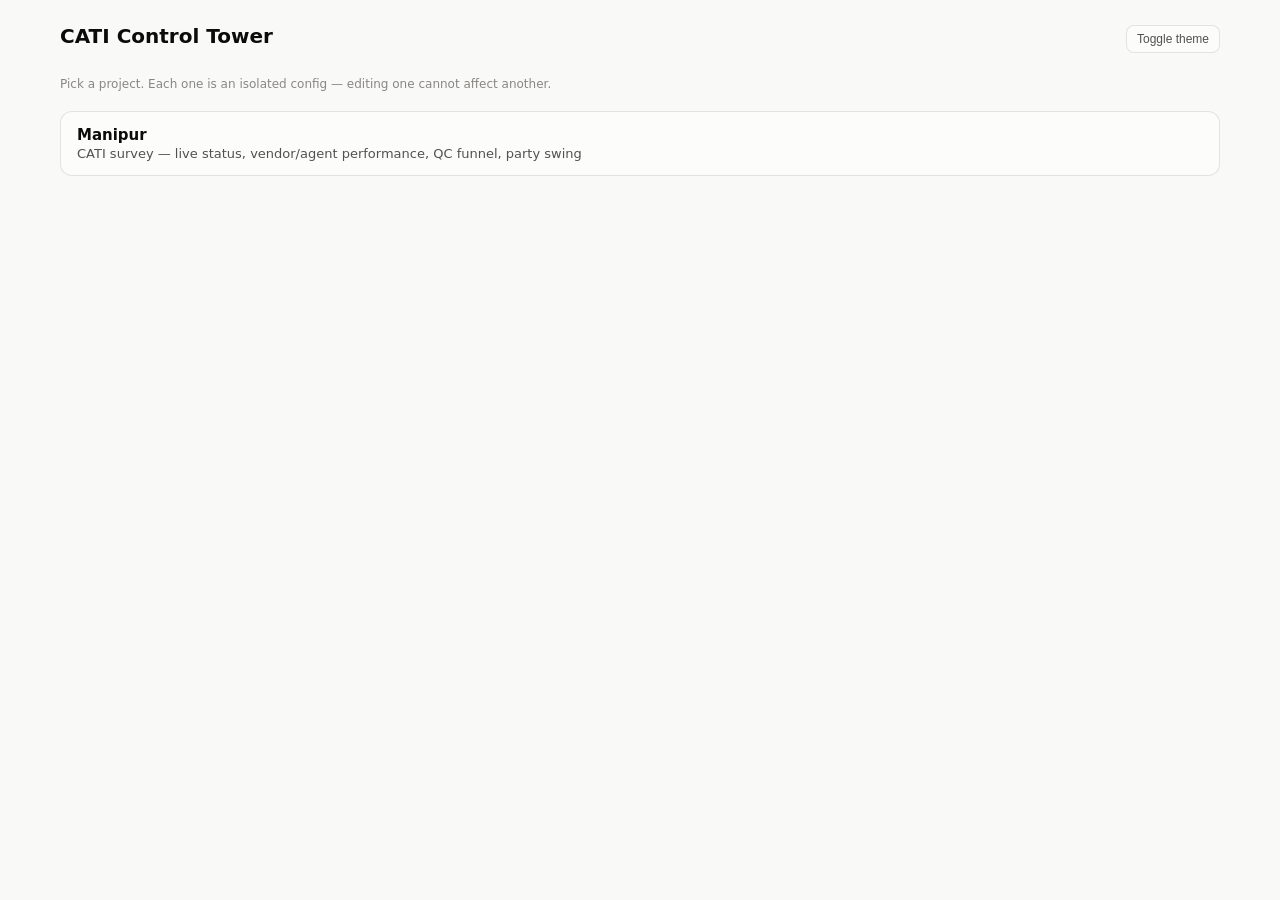
==== index.html @ 9df16713 "CATI dashboard: banner-table dashboard with filters + crosstabs Static GitHub Pages dashboard. Share" ====
<!doctype html>
<html lang="en">
<head>
<meta charset="utf-8">
<meta name="viewport" content="width=device-width, initial-scale=1">
<title>CATI Control Tower — Dashboards</title>
<link rel="stylesheet" href="assets/style.css">
<script src="assets/theme.js"></script>
</head>
<body>
<div class="wrap">
  <div class="topbar">
    <h1>CATI Control Tower</h1>
    <button class="theme-toggle" id="theme-toggle">Toggle theme</button>
  </div>
  <p class="footer-note" style="margin-bottom:20px">Pick a project. Each one is an isolated config — editing one cannot affect another.</p>
  <div class="project-list">
    <a href="projects/manipur/">
      <div class="name">Manipur</div>
      <div class="desc">CATI survey — live status, vendor/agent performance, QC funnel, party swing</div>
    </a>
    <!-- Add new projects here, e.g.:
    <a href="projects/goa/">
      <div class="name">Goa</div>
      <div class="desc">…</div>
    </a>
    -->
  </div>
</div>
</body>
</html>
---- assets/style.css ----
:root {
  --surface-1:      #fcfcfb;
  --page-plane:     #f9f9f7;
  --text-primary:   #0b0b0b;
  --text-secondary: #52514e;
  --text-muted:     #898781;
  --gridline:       #e1e0d9;
  --baseline:       #c3c2b7;
  --border:         rgba(11,11,11,0.10);

  --series-1: #2a78d6; /* blue */
  --series-2: #1baf7a; /* aqua */
  --series-3: #eda100; /* yellow */
  --series-4: #008300; /* green */
  --series-5: #4a3aa7; /* violet */
  --series-6: #e34948; /* red */
  --series-7: #e87ba4; /* magenta */
  --series-8: #eb6834; /* orange */

  --status-good:     #0ca30c;
  --status-warning:  #fab219;
  --status-serious:  #ec835a;
  --status-critical: #d03b3b;

  --card-radius: 12px;
}

[data-theme="dark"] {
  --surface-1:      #1a1a19;
  --page-plane:     #0d0d0d;
  --text-primary:   #ffffff;
  --text-secondary: #c3c2b7;
  --text-muted:     #898781;
  --gridline:       #2c2c2a;
  --baseline:       #383835;
  --border:         rgba(255,255,255,0.10);

  --series-1: #3987e5;
  --series-2: #199e70;
  --series-3: #c98500;
  --series-4: #008300;
  --series-5: #9085e9;
  --series-6: #e66767;
  --series-7: #d55181;
  --series-8: #d95926;

  --status-good:     #0ca30c;
  --status-warning:  #fab219;
  --status-serious:  #ec835a;
  --status-critical: #d03b3b;
}

@media (prefers-color-scheme: dark) {
  :root:not([data-theme="light"]) {
    --surface-1:      #1a1a19;
    --page-plane:     #0d0d0d;
    --text-primary:   #ffffff;
    --text-secondary: #c3c2b7;
    --text-muted:     #898781;
    --gridline:       #2c2c2a;
    --baseline:       #383835;
    --border:         rgba(255,255,255,0.10);

    --series-1: #3987e5;
    --series-2: #199e70;
    --series-3: #c98500;
    --series-4: #008300;
    --series-5: #9085e9;
    --series-6: #e66767;
    --series-7: #d55181;
    --series-8: #d95926;
  }
}

* { box-sizing: border-box; }

body {
  margin: 0;
  font-family: system-ui, -apple-system, "Segoe UI", sans-serif;
  background: var(--page-plane);
  color: var(--text-primary);
}

.wrap {
  max-width: 1200px;
  margin: 0 auto;
  padding: 24px 20px 64px;
}

.topbar {
  display: flex;
  align-items: baseline;
  justify-content: space-between;
  margin-bottom: 20px;
  gap: 12px;
  flex-wrap: wrap;
}

.topbar h1 {
  font-size: 20px;
  font-weight: 700;
  margin: 0;
}

.topbar .meta {
  color: var(--text-secondary);
  font-size: 13px;
}

.theme-toggle {
  border: 1px solid var(--border);
  background: var(--surface-1);
  color: var(--text-secondary);
  border-radius: 8px;
  padding: 6px 10px;
  font-size: 12px;
  cursor: pointer;
}

.filterbar {
  display: flex;
  flex-wrap: wrap;
  align-items: flex-end;
  gap: 12px;
  background: var(--surface-1);
  border: 1px solid var(--border);
  border-radius: var(--card-radius);
  padding: 12px 14px;
  margin-bottom: 16px;
}
.filterbar .field { display: flex; flex-direction: column; gap: 4px; }
.filterbar .field label {
  font-size: 11px;
  color: var(--text-muted);
  text-transform: uppercase;
  letter-spacing: 0.04em;
}
.filterbar select {
  background: var(--page-plane);
  color: var(--text-primary);
  border: 1px solid var(--border);
  border-radius: 8px;
  padding: 6px 10px;
  font-size: 13px;
  font-family: inherit;
  min-width: 120px;
}
.filterbar .toggle {
  display: flex;
  align-items: center;
  gap: 6px;
  font-size: 13px;
  color: var(--text-secondary);
  cursor: pointer;
  padding: 6px 0;
}
.filterbar .toggle input { width: 15px; height: 15px; accent-color: var(--series-1); }
.filterbar .reset {
  border: 1px solid var(--border);
  background: var(--page-plane);
  color: var(--text-secondary);
  border-radius: 8px;
  padding: 6px 12px;
  font-size: 12px;
  cursor: pointer;
  align-self: flex-end;
}
.filterbar .reset:hover { border-color: var(--series-1); }

.section-head {
  font-size: 15px;
  font-weight: 700;
  margin: 24px 0 4px;
  color: var(--text-primary);
}
.section-sub {
  font-size: 12px;
  color: var(--text-muted);
  margin: 0 0 12px;
}

.cutby-bar {
  display: flex;
  align-items: center;
  gap: 10px;
  flex-wrap: wrap;
  margin: 4px 0 14px;
}
.cutby-bar label { font-size: 13px; color: var(--text-secondary); font-weight: 600; }
.cutby-bar select {
  background: var(--surface-1);
  color: var(--text-primary);
  border: 1px solid var(--border);
  border-radius: 8px;
  padding: 7px 12px;
  font-size: 14px;
  font-family: inherit;
  font-weight: 600;
}

.tiles {
  display: grid;
  grid-template-columns: repeat(auto-fit, minmax(150px, 1fr));
  gap: 12px;
  margin-bottom: 20px;
}

.empty-note {
  color: var(--text-muted);
  font-size: 13px;
  padding: 24px 0;
  text-align: center;
}

.row-label { fill: var(--text-secondary); font-size: 11px; }
.seg-pct { fill: #fff; font-size: 10px; font-weight: 600; }
.seg-total { fill: var(--text-muted); font-size: 11px; }

.tile {
  background: var(--surface-1);
  border: 1px solid var(--border);
  border-radius: var(--card-radius);
  padding: 14px 16px;
}

.tile .label {
  font-size: 12px;
  color: var(--text-secondary);
  margin-bottom: 6px;
}

.tile .value {
  font-size: 26px;
  font-weight: 700;
  line-height: 1.1;
}

.tile .sub {
  font-size: 12px;
  color: var(--text-muted);
  margin-top: 4px;
}

.tile .sub.good { color: var(--status-good); }
.tile .sub.warning { color: #a06600; }
.tile .sub.critical { color: var(--status-critical); }

[data-theme="dark"] .tile .sub.warning,
:root:not([data-theme="light"]) .tile .sub.warning { color: var(--status-warning); }

.cards {
  display: grid;
  grid-template-columns: repeat(auto-fit, minmax(420px, 1fr));
  gap: 12px;
}

.card {
  background: var(--surface-1);
  border: 1px solid var(--border);
  border-radius: var(--card-radius);
  padding: 16px;
  overflow-x: auto;
}

.card h2 {
  font-size: 14px;
  font-weight: 600;
  margin: 0 0 2px;
}

.card .card-sub {
  font-size: 12px;
  color: var(--text-muted);
  margin: 0 0 12px;
}

.legend {
  display: flex;
  gap: 14px;
  flex-wrap: wrap;
  font-size: 12px;
  color: var(--text-secondary);
  margin-bottom: 10px;
}

.legend .item { display: flex; align-items: center; gap: 6px; }
.legend .swatch { width: 10px; height: 10px; border-radius: 2px; display: inline-block; }

.chart-svg { display: block; overflow: visible; }
.chart-svg text { font-family: system-ui, -apple-system, "Segoe UI", sans-serif; }
.axis-label { fill: var(--text-muted); font-size: 11px; }
.gridline { stroke: var(--gridline); stroke-width: 1; }
.baseline { stroke: var(--baseline); stroke-width: 1; }
.direct-label { fill: var(--text-secondary); font-size: 11px; font-weight: 600; }

.bar { cursor: pointer; }
.bar:hover { filter: brightness(1.08); }

.tooltip {
  position: fixed;
  pointer-events: none;
  background: var(--surface-1);
  border: 1px solid var(--border);
  border-radius: 8px;
  padding: 8px 10px;
  font-size: 12px;
  color: var(--text-primary);
  box-shadow: 0 4px 16px rgba(0,0,0,0.18);
  z-index: 1000;
  display: none;
  max-width: 240px;
}
.tooltip .t-title { font-weight: 700; margin-bottom: 4px; }
.tooltip .t-row { display: flex; justify-content: space-between; gap: 12px; color: var(--text-secondary); }

.footer-note {
  margin-top: 24px;
  font-size: 12px;
  color: var(--text-muted);
}

.error-box {
  background: var(--surface-1);
  border: 1px solid var(--status-critical);
  color: var(--status-critical);
  border-radius: var(--card-radius);
  padding: 16px;
}

table.data-table {
  border-collapse: collapse;
  width: 100%;
  font-size: 12px;
}
table.data-table th, table.data-table td {
  text-align: left;
  padding: 6px 10px;
  border-bottom: 1px solid var(--gridline);
  font-variant-numeric: tabular-nums;
}
table.data-table th { color: var(--text-muted); font-weight: 600; }

.project-list a {
  display: block;
  padding: 14px 16px;
  border: 1px solid var(--border);
  border-radius: var(--card-radius);
  background: var(--surface-1);
  color: var(--text-primary);
  text-decoration: none;
  margin-bottom: 10px;
}
.project-list a:hover { border-color: var(--series-1); }
.project-list .name { font-weight: 700; font-size: 15px; }
.project-list .desc { color: var(--text-secondary); font-size: 13px; margin-top: 2px; }
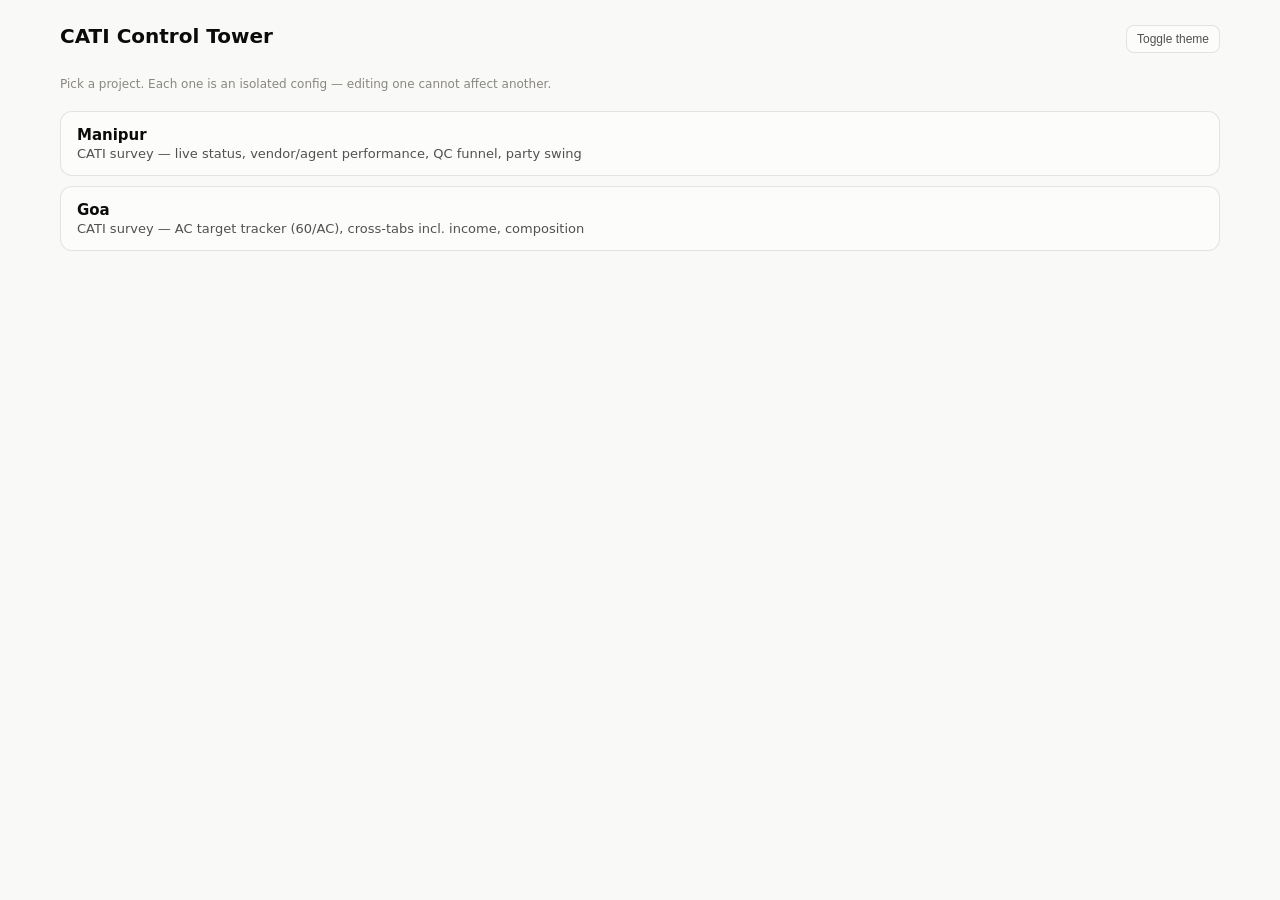
==== commit 6e3e5121: "Add Goa project + AC target tracker; make engine config-adaptive - Engine now adapts to each sheet's" ====
--- a/index.html
+++ b/index.html
@@ -19,12 +19,10 @@
       <div class="name">Manipur</div>
       <div class="desc">CATI survey — live status, vendor/agent performance, QC funnel, party swing</div>
     </a>
-    <!-- Add new projects here, e.g.:
     <a href="projects/goa/">
       <div class="name">Goa</div>
-      <div class="desc">…</div>
+      <div class="desc">CATI survey — AC target tracker (60/AC), cross-tabs incl. income, composition</div>
     </a>
-    -->
   </div>
 </div>
 </body>
--- a/assets/style.css
+++ b/assets/style.css
@@ -213,6 +213,7 @@
 }
 
 .row-label { fill: var(--text-secondary); font-size: 11px; }
+.overall-label { fill: var(--text-primary); font-weight: 700; }
 .seg-pct { fill: #fff; font-size: 10px; font-weight: 600; }
 .seg-total { fill: var(--text-muted); font-size: 11px; }
 
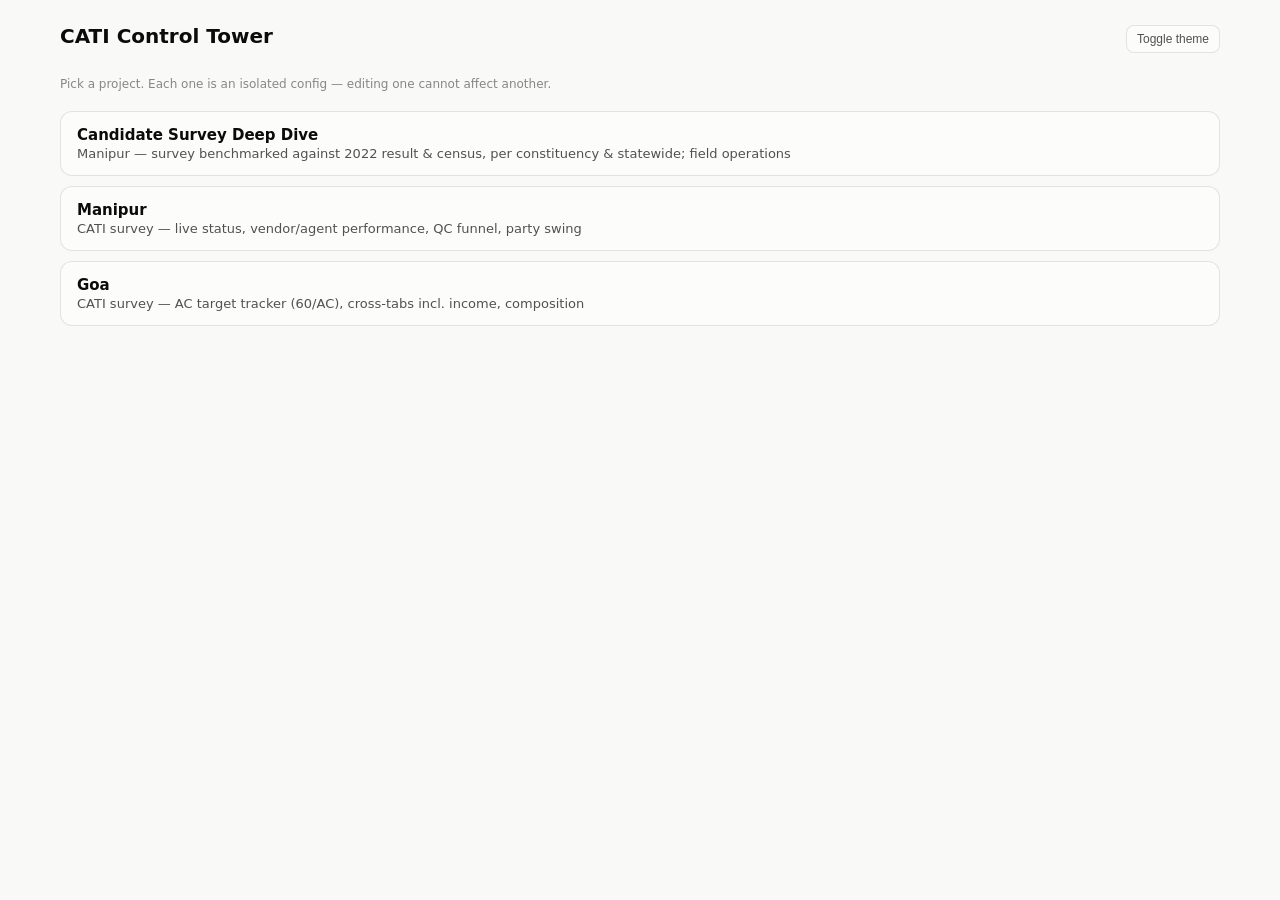
==== commit f0a920e6: "Add Candidate Survey Deep Dive dashboard (Manipur) New project projects/manipur-survey/: benchmarks " ====
--- a/index.html
+++ b/index.html
@@ -15,6 +15,10 @@
   </div>
   <p class="footer-note" style="margin-bottom:20px">Pick a project. Each one is an isolated config — editing one cannot affect another.</p>
   <div class="project-list">
+    <a href="projects/manipur-survey/">
+      <div class="name">Candidate Survey Deep Dive</div>
+      <div class="desc">Manipur — survey benchmarked against 2022 result &amp; census, per constituency &amp; statewide; field operations</div>
+    </a>
     <a href="projects/manipur/">
       <div class="name">Manipur</div>
       <div class="desc">CATI survey — live status, vendor/agent performance, QC funnel, party swing</div>
